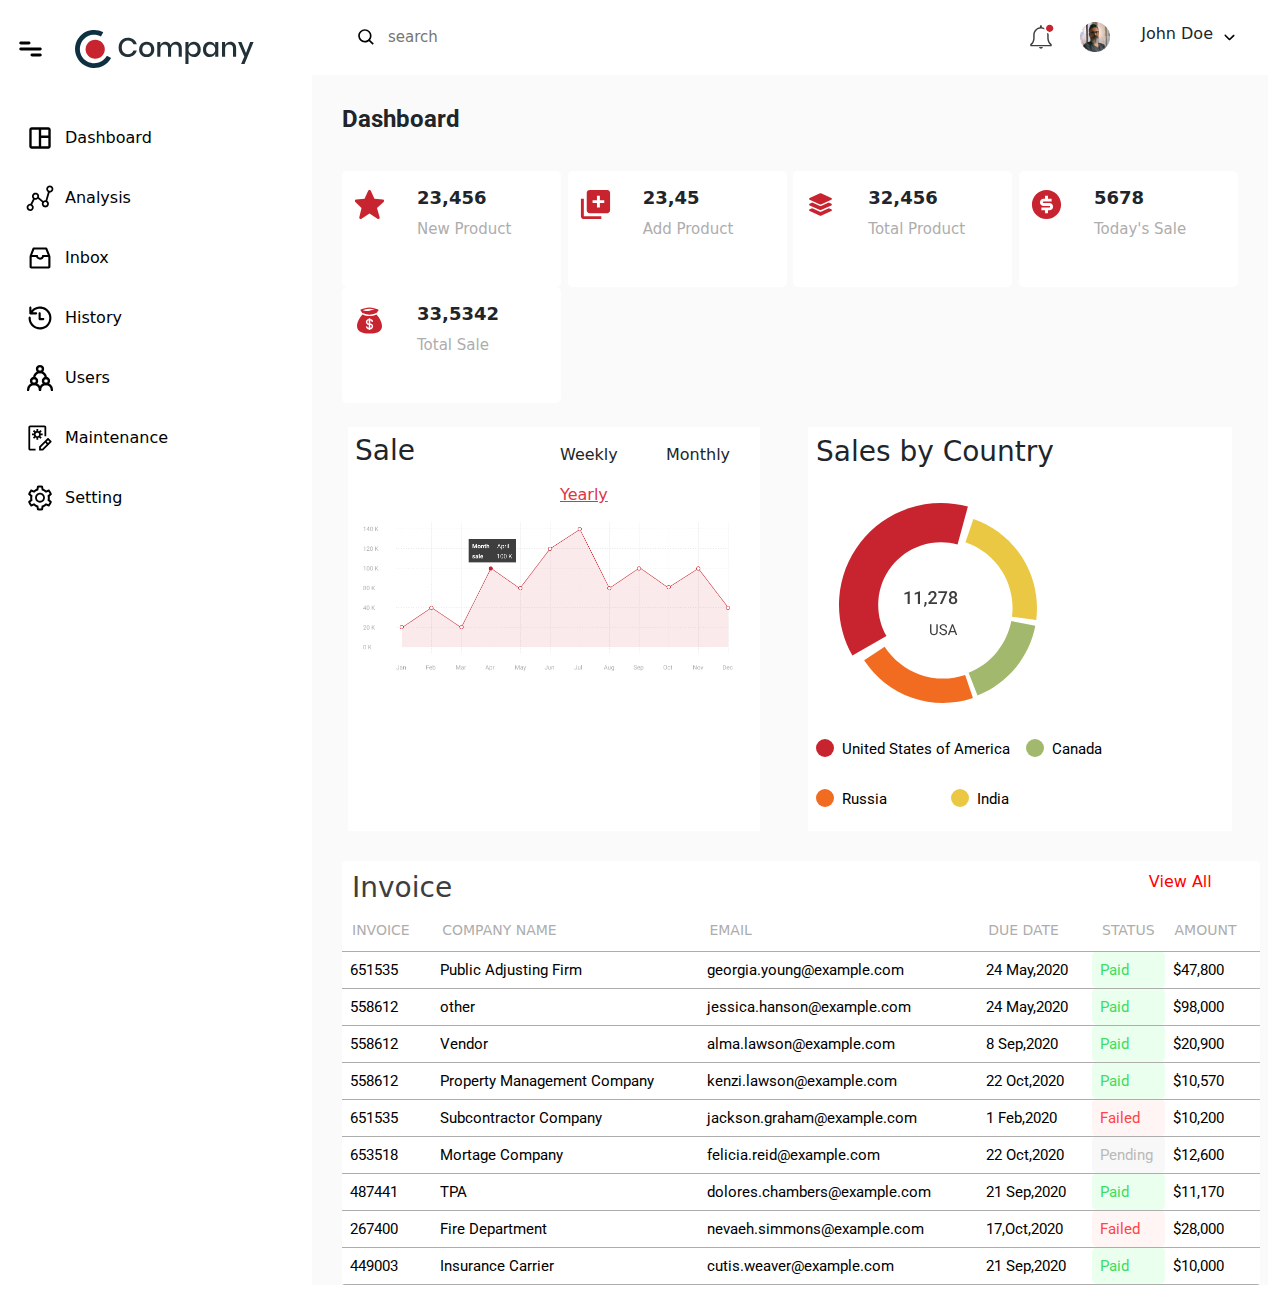
==== dashboard.html @ 1a0c0829 "first-commit" ====
<!DOCTYPE html>
<html lang="en">

<head>
    <meta charset="UTF-8" />
    <meta name="viewport" content="width=device-width" initial-scale="1">
    <link rel="stylesheet" href="css/bootstrap.min.css">
    <link rel="stylesheet" href="css/style.css">
    <link href='https://fonts.googleapis.com/css?family=Roboto' rel='stylesheet'>
    <script type="text/javascript" src="js/custom.js"></script>
</head>

<body class="dashboradbg">
    <div class="container-fluid">
        <section id="menu">
            <div class="logo">
                <img id="menu-btn" src="images/menu-bar.svg" alt="" width="20px" height="30px">
                <img src="images/logo.svg" alt="Company-logo">
            </div>
            <div class="menu-item">
                <li><img src="images/dashboard-default.svg" alt="" id="Dashborad-active"><a href="#"  onclick="dasbboard()">Dashboard</a></li>
                <li><img src="images/graph-default.svg" alt="" id="Analysis-active"><a href="#" onclick="analysis()">Analysis</a></li>
                <li><img src="images/inbox-default.svg" alt=""><a href="#">Inbox</a></li>
                <li><img src="images/clock-default.svg" alt=""><a href="#">History</a></li>
                <li><img src="images/user-default.svg" alt=""><a href="#">Users</a></li>
                <li><img src="images/maintenance-default.svg" alt=""><a href="#">Maintenance</a></li>
                <li><img src="images/setting-default.svg" alt=""><a href="#">Setting</a></li>
            </div>
        </section>
        <section id="interface">
            <div class="nagivation">
                <div class="n1">
                    <div class="search">
                        <img src="images/search-icon.svg" alt="">
                        <input type="text" placeholder="search">
                    </div>
                </div>

                <div class="profile">
                    <img src="images/notification-icon.svg" alt="">
                    <img class="john" src="images/profile.png" alt="">
                    <h6 style="padding-left:5px;">John Doe</h6>
                    <img class="downward-arrow" src="images/downward-arrow.svg" alt="">
                </div>
            </div>
            <h3 class="dashboard-text">Dashboard</h3>
            <!-- 1st box -->
            <div class="values">
                <div class="val-box">
                    <img src="images/star.svg" alt="">
                    <div>
                        <h3>23,456</h3>
                        <span>New Product</span>
                    </div>
                </div>
                <!-- 2nd box -->
                <div class="val-box">
                    <img src="images/new-product.svg" alt="">
                    <div>
                        <h3>23,45</h3>
                        <span>Add Product</span>
                    </div>
                </div>
                <!-- 3rd box -->
                <div class="val-box">
                    <img src="images/total-product.svg" alt="">
                    <div>
                        <h3>32,456</h3>
                        <span>Total Product</span>
                    </div>
                </div>
                <!-- 4th box -->
                <div class="val-box">
                    <img src="images/dollar-filled.svg" alt="">
                    <div>
                        <h3>5678</h3>
                        <span>Today's Sale</span>
                    </div>
                </div>
                <!-- 5th box -->
                <div class="val-box">
                    <img src="images/money-bag.svg" alt="">
                    <div>
                        <h3>33,5342</h3>
                        <span>Total Sale</span>
                    </div>
                </div>
            </div>

            <!-- graph display -->

            <div class="row">
                <div class="col mt-4 w-70 ps-0 ms-5  bg-white text-dark">
                    <div class="row">
                        <div class="col-sm-6 ml-2">
                            <h3 style="padding: 7px;">Sale</h3>
                        </div>
                        <div class="col-sm-6 ml-4" style="list-style:none;">
                            <div class="row ml-9">
                                <div class="col">
                                    <li class="mt-3">Weekly</li>
                                </div>
                                <div class="col">
                                    <li class="mt-3">Monthly</li>
                                </div>
                                <div class="col">
                                    <li class="text-danger text-decoration-underline mt-3">Yearly</li>
                                </div>
                            </div>
                        </div>
                    </div>
                    <img src="images/data-graph.png" alt="" width="100%" style="padding:15px">
                </div>
                <div class="col mt-4 ms-5 me-5 bg-white text-dark">
                    <div class="row">
                        <h3 style="padding:8px">Sales by Country</h3>
                    </div>
                    <img src="images/pie-chart.svg" alt="">
                    <div class="row">
                       
                        <table class="pie-charts">
                            <tr class="d-flex pie-charts">
                                <td class="d-flex pie-charts"><p class="circle1 me-2"></p>United States of America</td>
                                <td class="d-flex pie-charts"><p class="circle2 me-2"></p>Canada</td>
                            </tr>
                            <tr class="d-flex pie-charts">
                                <td class="d-flex me-5 pie-charts "><p class="circle3 me-2"></p>Russia</td>
                                <td class="d-flex pie-charts" ><p class="circle4 me-2"></p>India</td>
                            </tr>
                        </table>
                    </div>
                </div>
            </div> 

            <!-- table Invoice -->

            <div class="board">
                 <div class="d-flex justify-content-between align-items-center ">
                        <h3>Invoice</h3>
                        <h6 class="me-5" style="color:red;">View All</h6>
                </div>
            
                <table width="100%">
                    <thead>
                        <tr>
                            <td>INVOICE</td>
                            <td>COMPANY NAME</td>
                            <td>EMAIL</td>
                            <td>DUE DATE</td>
                            <td>STATUS</td>
                            <td>AMOUNT</td>
                        </tr>
                    </thead>
                    <tbody>
                        <tr>
                            <td>651535</td>
                            <td>Public Adjusting Firm</td>
                            <td>georgia.young@example.com</td>
                            <td>24 May,2020</td>
                            <td class="paid">Paid</td>
                            <td>$47,800</td>
                        </tr>

                        <tr>
                            <td>558612</td>
                            <td>other</td>
                            <td>jessica.hanson@example.com</td>
                            <td>24 May,2020</td>
                            <td class="paid">Paid</td>
                            <td>$98,000</td>
                        </tr>
                        <tr>
                            <td>558612</td>
                            <td>Vendor</td>
                            <td>alma.lawson@example.com</td>
                            <td>8 Sep,2020</td>
                            <td class="paid">Paid</td>
                            <td>$20,900</td>
                        </tr>
                        <tr>
                            <td>558612</td>
                            <td>Property Management Company</td>
                            <td>kenzi.lawson@example.com</td>
                            <td>22 Oct,2020</td>
                            <td class="paid">Paid</td>
                            <td>$10,570</td>
                        </tr>
                        <tr>
                            <td>651535</td>
                            <td>Subcontractor Company</td>
                            <td>jackson.graham@example.com</td>
                            <td>1 Feb,2020</td>
                            <td class="failed">Failed</td>
                            <td>$10,200</td>
                        </tr>
                        <tr>
                            <td>653518</td>
                            <td>Mortage Company</td>
                            <td>felicia.reid@example.com</td>
                            <td>22 Oct,2020</td>
                            <td class="pending">Pending</td>
                            <td>$12,600</td>
                        </tr>
                        <tr>
                            <td>487441</td>
                            <td>TPA</td>
                            <td>dolores.chambers@example.com</td>
                            <td>21 Sep,2020</td>
                            <td class="paid">Paid</td>
                            <td>$11,170</td>
                        </tr>
                        <tr>
                            <td>267400</td>
                            <td>Fire Department</td>
                            <td>nevaeh.simmons@example.com</td>
                            <td>17,Oct,2020</td>
                            <td class="failed">Failed</td>
                            <td>$28,000</td>
                        </tr>
                        <tr>
                            <td>449003</td>
                            <td>Insurance Carrier</td>
                            <td>cutis.weaver@example.com</td>
                            <td>21 Sep,2020</td>
                            <td class="paid">Paid</td>
                            <td>$10,000</td>
                        </tr>
                    </tbody>
                </table>
            </div>

        </section>
    </div>
    <script src="js/bootstrap.bundle.min.js"></script>
   
   
</body>

</html>
---- css/style.css ----
body{
    background: #FAFAFA 0% 0% no-repeat padding-box;
    width: 100%;
}
.imgcirlce{
    border: 20px solid #FFFFFF;
    width: 100%;
    height:auto;
    margin-top: 62px;
    margin-left:60px;
}
.company-logo{
    width: 49px;
    height:49px;
    margin-top:100px;


}
.txt-company{
    margin-top:-49px;
    margin-left:60px;
}

.main-container{
    /* width:710px; */
    /* margin-left:76px; */
    width:auto;
    margin-top:70px;
}

.main-container .login{
    width:730px;
    margin-left:45px;
    margin-top:20px;
    height: 700px;
    padding-left:170px;
}

.business-text{
    font:normal normal 40px/47px Roboto ;
    margin-top:19.17px;
   
}

.login .acc{
    font-family: "Roboto";
    font-size: 25px;
    width: 260px;
    height: 33px; 
    margin-top:31.87px;
    margin-bottom: 23.45px;
}

.loginbutton{
    border-radius: 23px;
    width: 138px;
    height: 45px;
    margin-top:30.5px;
}

input[type="password"]{
    margin-top: 14px;
}
.login a{
    text-decoration: none;
    width: 153px;
    height: 20px;
    float: right;
    margin-top:42px;
    font-family: "Roboto";
    font-size:15px;
    color:#ADADAD;
}

.register-here .register{
    font: normal normal normal 15px/20px Roboto;
    letter-spacing: 0px;
    color: #C8242F;
    margin-top:3px;
}
.register-here{
    margin-top:23.13px;
    color:#ADADAD;
}

@media screen and (min-width:791px) {
    .main-container{
        width:710px;
        margin-left:35px;
        margin-top:20px;
        
    }
    
    .main-container .login{
        width:730px;
        margin-left:-0px;
        margin-top:20px;
        height: 700px;
        padding-left:170px;
       
       
    }
    
    .business-text{
        font:normal normal 40px/47px Roboto ;
        margin-top:19.17px;
       
    }
    
    .login .acc{
        font-family: "Roboto";
        font-size: 25px;
        width: 260px;
        height: 33px; 
        margin-top:31.87px;
        margin-bottom: 23.45px;
    }
    
    .loginbutton{
        border-radius: 23px;
        width: 138px;
        height: 45px;
        margin-top:30.5px;
    }
    
    input[type="password"]{
        margin-top: 14px;
    }
    .login a{
        text-decoration: none;
        width: 153px;
        height: 20px;
        float: right;
        margin-top:42px;
        font-family: "Roboto";
        font-size:15px;
        color:#ADADAD;
    }
    
    .register-here .register{
        font: normal normal normal 15px/20px Roboto;
        letter-spacing: 0px;
        color: #C8242F;
        margin-top:3px;
    }
    
  }
  

  /* dashborad css */

.dashboradbg{
    position:relative;
    width:100%;
    /* background: #FAFAFA 0% 0% no-repeat padding-box; */
    background-color: white;
    display: flex;
  }
#menu{
    width:300px;
    height:100%;
    position: fixed;
    top:0;
    left:0;
    background-color:#FFFFFF;
}
#menu .logo{
    display: flex;  /*  for aligning them */ 
    align-items: center;
     padding:30px 0 0 0px;
     padding-right: 30px;
}

#menu .logo #menu-btn{
    padding-right:0px;
    padding-left: 0px;
    margin-left:1px;
    cursor: pointer;
}

#menu .logo img{
    width:180px;
    margin-right: 15px;
}
#menu .menu-item{
margin-top:40px;
}
#menu .menu-item li{
    list-style-type: none;
    padding:15px 0;
}
#menu .menu-item li:hover{
    cursor: pointer;
    background: #FFF3F4 0% 0% no-repeat padding-box;
}
/* #menu .menu-item li:nth-child(1){
    border-left: 4px solid #FFFFFF;
} */
#menu .menu-item li img{
    width:30px;
    height:30px;
    line-height: 30px;
    text-align: center;
    margin:0 10px 0 25px;
}
#menu .menu-item li a{
    text-decoration: none;
    color:black;
    font-weight:300px ;
}

#interface{
    width:calc(100% - 300px);
    margin-left: 300px;
    position: relative;
    background: #FAFAFA 0% 0% no-repeat padding-box;
}
#interface .nagivation{
    display:flex;
    align-items: center;
    justify-content:space-between;
    background-color: #FFFFFF;
    padding: 15px 30px;
    /* border-bottom: 3px solid #FAFAFA; */
}
#interface .nagivation .search{
    display: flex ;
    justify-content: flex-start;
    align-items: center;
    padding:10px 14px;  
}
#interface .nagivation .search img{
margin-right: 10px;
width:20px;
height:20px;
}
#interface .nagivation .search input{
        border: none;
        outline: none;
        font-size:15px;
}
#interface .nagivation .profile{
    display: flex;
    justify-content: flex-start;
    align-items: center;
}
#interface .nagivation .profile img.john{
    width:30px;
    height:30px;
    object-fit: cover;
    /* border-radius: 50%; */
    margin:0px 26px;
}
#interface .nagivation .profile img.downward-arrow{
    margin-left:8px;
}
.dashboard-text{
    font-family:Roboto;
    padding:30px 30px 0 30px;
    font-weight: 700;
    font-size: 24px;
}
.values{
    padding:30px 30px 0 30px;
    display:flex;
    justify-content:space-between;
    align-items:center;
    flex-wrap:wrap;
}
.values .val-box{
    background-color: #FFFFFF;
    width: 219px;
    height: 116px;
    padding:16px 10px;
    border-radius:5px;
    display:flex;
    justify-content:flex-start;
}
.values .val-box img{
    width: 35px;
    height: 35px;
    margin-right:30px;
}
.values .val-box h3{
    font-size: 18px;
    font-weight: 600;
}
.values .val-box span{
    font-size: 15px;
    color: #ADADAD;
}

/* invoice table */
.board{
    width:96%;
    margin:30px 0 30px 30px;
    overflow:auto;
    background-color: #FFFFFF;
    border-radius: 3px;
}
.board h3{
    margin:10px;
    width: 82px;
    height: 29px;
    font: normal normal medium 22px/29px Roboto;
letter-spacing: 0px;
color: #3E3E3E;
}
table{
    border-collapse: collapse;
}
tr{
    border-bottom: 1px solid #ADADAD;
}
thead td{
    font-size: 14px;
    font-weight: 400;
    text-align: start;
    padding:10px;
    color:#ADADAD;
}
tbody td{
    padding:8px;
    font-size: 15px;
    color:black;
    font: normal normal normal 15px/20px Roboto;
}

tbody .paid{
    background: #EBFFEF 0% 0% no-repeat padding-box;
    border-radius: 5px;
    color:#3CDD5F;
    font-size: 15px;
    width: 50px;
height: 26px;
}
tbody .failed{
    background: #FFF5F5 0% 0% no-repeat padding-box;
    border-radius: 5px;
    color:#FF4545;
    font-size: 15px;
    width: 50px;
    height: 26px;
}

tbody .pending{
    background: #F8F8F8 0% 0% no-repeat padding-box;
    border-radius: 5px;
    color:#BABABA;
    font-size: 15px;
    width: 50px;
height: 26px;
}

.circle1{
    border-radius: 450px;
    background: #C8242F 0% 0% no-repeat padding-box;
    width: 18px;
    height: 18px;
}

.circle2{
    border-radius: 450px;
    background: #A2B86C 0% 0% no-repeat padding-box;
    width: 18px;
    height: 18px;
}

.circle3{
    border-radius: 450px;
    background: #F16C20 0% 0% no-repeat padding-box;
    width: 18px;
    height: 18px;
}

.circle4{
    border-radius: 450px;
    background: #EBC844 0% 0% no-repeat padding-box;
    width: 18px;
    height: 18px;
}
.pie-charts{
    border:none;
}






/* responsive */

@media (max-width:769px) {
#menu {
    width: 270px;
    position: fixed;
    background-color: #FFFFFF;
}
    
}


/* inner pages css */
.analysis-text{
    font: normal normal medium 30px/39px Roboto;
    padding:5px 0 10px 0;
    margin-left: 12px;
    font-weight: 700;
    font-size: 30px;
    width: 113px;
    height: 39px;
}

.form{
    background-color: white;
}
.form .onecol{
    margin-top:14px;
}
.onecol input,select,textarea{
   margin-bottom: 21px;
}
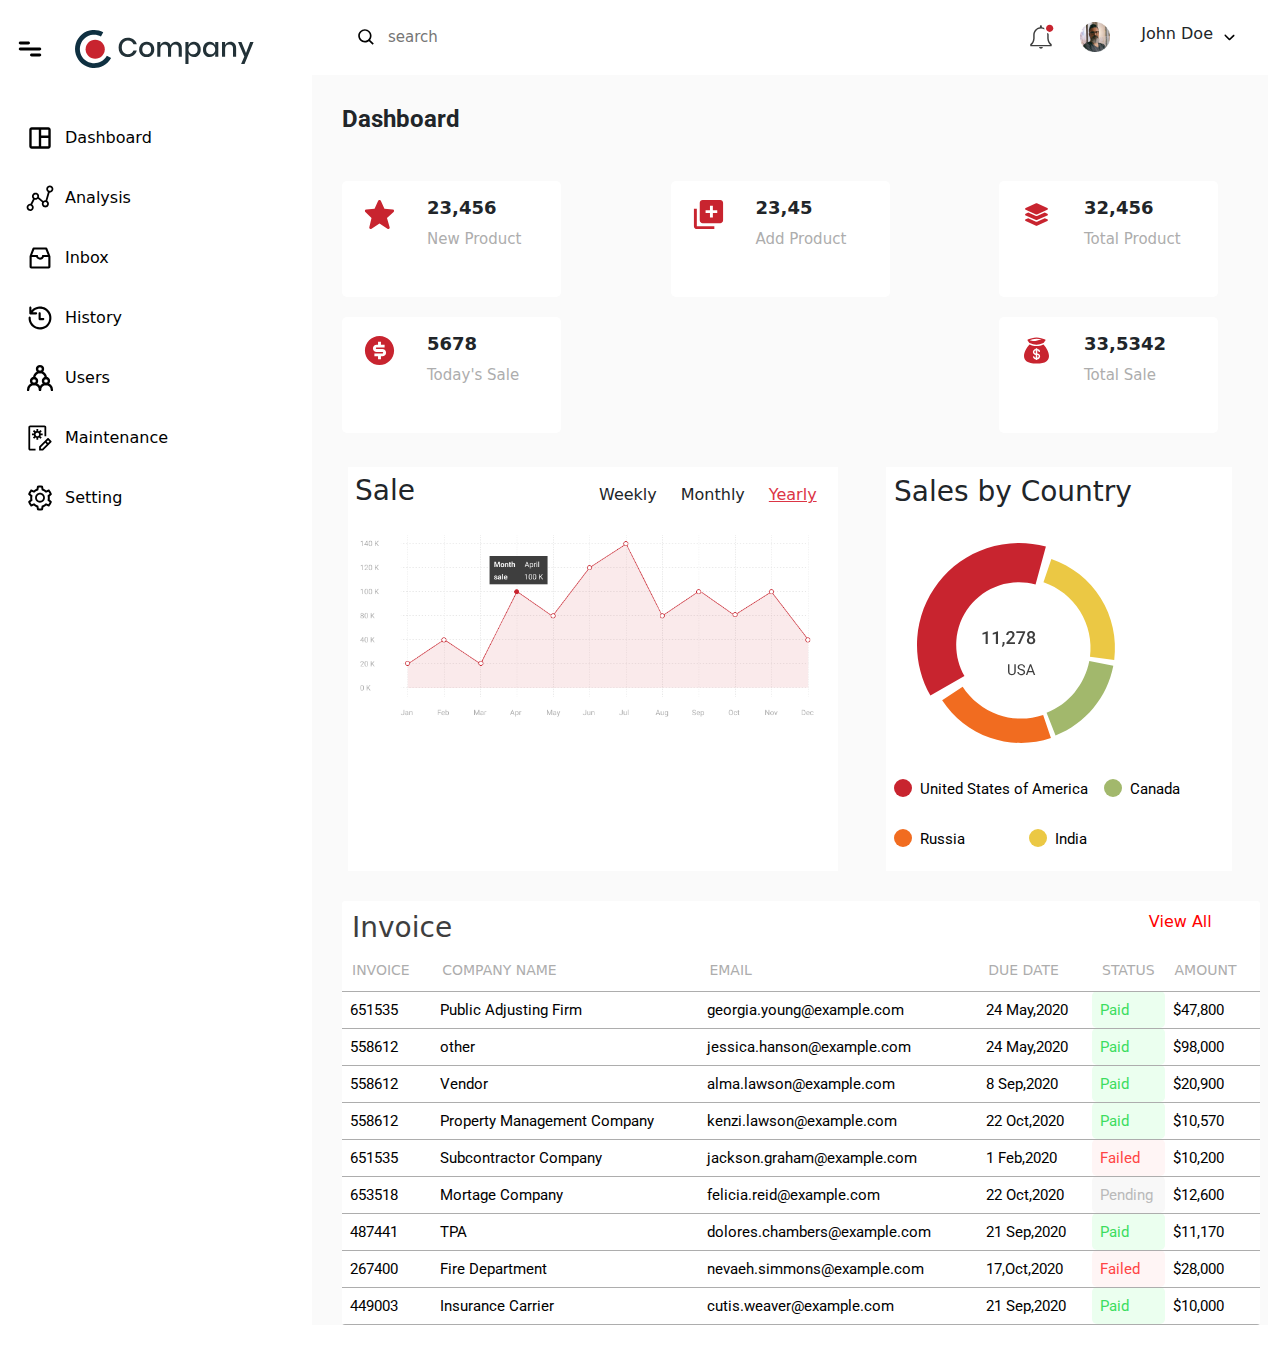
==== commit e2ab1e80: "commit" ====
--- a/dashboard.html
+++ b/dashboard.html
@@ -8,14 +8,15 @@
     <link rel="stylesheet" href="css/style.css">
     <link href='https://fonts.googleapis.com/css?family=Roboto' rel='stylesheet'>
     <script type="text/javascript" src="js/custom.js"></script>
+    <script src="https://code.jquery.com/jquery-3.6.3.min.js"></script>
 </head>
 
 <body class="dashboradbg">
     <div class="container-fluid">
         <section id="menu">
             <div class="logo">
-                <img id="menu-btn" src="images/menu-bar.svg" alt="" width="20px" height="30px">
-                <img src="images/logo.svg" alt="Company-logo">
+                <img id="menu-btn-logo" src="images/menu-bar.svg" alt="" width="20px" height="30px">
+                <img src="images/logo.svg" alt="Company-logo" id="company-logo">
             </div>
             <div class="menu-item">
                 <li><img src="images/dashboard-default.svg" alt="" id="Dashborad-active"><a href="#"  onclick="dasbboard()">Dashboard</a></li>
@@ -30,6 +31,7 @@
         <section id="interface">
             <div class="nagivation">
                 <div class="n1">
+                    <img id="menu-btn1" src="images/menu-bar.svg" alt="" width="20px" height="30px">
                     <div class="search">
                         <img src="images/search-icon.svg" alt="">
                         <input type="text" placeholder="search">
@@ -90,7 +92,7 @@
             <!-- graph display -->
 
             <div class="row">
-                <div class="col mt-4 w-70 ps-0 ms-5  bg-white text-dark">
+                <div class="col-sm-6 mt-4 ps-0 ms-5 bg-white text-dark">
                     <div class="row">
                         <div class="col-sm-6 ml-2">
                             <h3 style="padding: 7px;">Sale</h3>
@@ -109,7 +111,7 @@
                             </div>
                         </div>
                     </div>
-                    <img src="images/data-graph.png" alt="" width="100%" style="padding:15px">
+                    <img src="images/data-graph.png" alt="" width="100%" style="padding:12px;">
                 </div>
                 <div class="col mt-4 ms-5 me-5 bg-white text-dark">
                     <div class="row">
@@ -117,7 +119,6 @@
                     </div>
                     <img src="images/pie-chart.svg" alt="">
                     <div class="row">
-                       
                         <table class="pie-charts">
                             <tr class="d-flex pie-charts">
                                 <td class="d-flex pie-charts"><p class="circle1 me-2"></p>United States of America</td>
@@ -233,6 +234,11 @@
     </div>
     <script src="js/bootstrap.bundle.min.js"></script>
    
+    <script>
+       $("#menu-btn1").click(function(){
+            $("#menu").toggleClass("active");
+      });
+    </script>
    
 </body>
 
--- a/css/style.css
+++ b/css/style.css
@@ -2,19 +2,18 @@
     background: #FAFAFA 0% 0% no-repeat padding-box;
     width: 100%;
 }
-.imgcirlce{
+.imgcirlcecom{
     border: 20px solid #FFFFFF;
-    width: 100%;
-    height:auto;
+    min-width: 300px;
+    width:25vw;
+    /* width: 100%;
     margin-top: 62px;
-    margin-left:60px;
-}
-.company-logo{
+    margin-left:60px; */
+ }
+/* .company-logo{
     width: 49px;
     height:49px;
     margin-top:100px;
-
-
 }
 .txt-company{
     margin-top:-49px;
@@ -22,8 +21,8 @@
 }
 
 .main-container{
-    /* width:710px; */
-    /* margin-left:76px; */
+     width:710px; 
+     margin-left:76px;
     width:auto;
     margin-top:70px;
 }
@@ -34,118 +33,138 @@
     margin-top:20px;
     height: 700px;
     padding-left:170px;
-}
+} */
 
 .business-text{
     font:normal normal 40px/47px Roboto ;
     margin-top:19.17px;
-   
-}
-
-.login .acc{
+}
+
+/* .login .acc{
     font-family: "Roboto";
     font-size: 25px;
     width: 260px;
     height: 33px; 
-    margin-top:31.87px;
-    margin-bottom: 23.45px;
-}
+     margin-top:31.87px;
+    margin-bottom: 23.45px; 
+} */
 
 .loginbutton{
     border-radius: 23px;
     width: 138px;
     height: 45px;
-    margin-top:30.5px;
-}
-
+    /* margin-top:30.5px; */
+}
+
+
+
+/* 
 input[type="password"]{
     margin-top: 14px;
-}
-.login a{
+} 
+.forgetpass {
     text-decoration: none;
     width: 153px;
     height: 20px;
-    float: right;
+     float: right;
     margin-top:42px;
     font-family: "Roboto";
     font-size:15px;
     color:#ADADAD;
-}
-
-.register-here .register{
+} */
+
+
+.forget{
+    font: normal normal normal 15px/20px Roboto;
+    color:#ADADAD;
+    text-decoration: none;
+}
+
+ .register{
     font: normal normal normal 15px/20px Roboto;
     letter-spacing: 0px;
     color: #C8242F;
     margin-top:3px;
+    text-decoration: none;
 }
 .register-here{
     margin-top:23.13px;
     color:#ADADAD;
 }
-
-@media screen and (min-width:791px) {
+/* responsive for login page */
+/* 
+@media screen and (max-width:766px) {
     .main-container{
         width:710px;
-        margin-left:35px;
-        margin-top:20px;
-        
-    }
-    
+        margin-top:0px;
+ 
+    }
     .main-container .login{
-        width:730px;
-        margin-left:-0px;
-        margin-top:20px;
-        height: 700px;
-        padding-left:170px;
-       
-       
-    }
-    
+        width:700px;
+        margin-left:-40px;
+        margin-top:5px;
+        height: 600px;
+    }
+    .imgcirlce{
+        border: 20px solid #FFFFFF;
+        width: 100%;
+        height:auto;
+        margin-top: 62px;
+        margin-left: 10px;
+    }
+  }
+  @media screen and (max-width:853px){
+    .imgcirlce{
+        border: 20px solid #FFFFFF;
+        width: 80%;
+        height:auto;
+        margin-top: 62px;
+        margin-left: 70px;
+    }
+    .main-container .login{
+        width:700px;
+        margin-left:-20px;
+        height: 600px;
+    }
+    .main-container{
+        width:710px;
+        margin-top:-20px;
+    }
+  }
+
+  
+  @media screen and (max-width:572px){
+    .main-container .login{
+        width:700px;
+        margin-left:-80px;
+        margin-top:5px;
+        height: 600px;
+    }
+    .imgcirlce{
+        border: 20px solid #FFFFFF;
+        width: 95%;
+        height:auto;
+        margin-top: 62px;
+        margin-left: 60px;
+    }
+  } */
+
+  
+
+  @media screen and (max-width:498px){
     .business-text{
-        font:normal normal 40px/47px Roboto ;
+        font:normal normal 30px/37px Roboto ;
         margin-top:19.17px;
-       
-    }
-    
-    .login .acc{
-        font-family: "Roboto";
-        font-size: 25px;
-        width: 260px;
-        height: 33px; 
-        margin-top:31.87px;
-        margin-bottom: 23.45px;
-    }
-    
-    .loginbutton{
-        border-radius: 23px;
-        width: 138px;
-        height: 45px;
-        margin-top:30.5px;
-    }
-    
-    input[type="password"]{
-        margin-top: 14px;
-    }
-    .login a{
-        text-decoration: none;
-        width: 153px;
-        height: 20px;
-        float: right;
-        margin-top:42px;
-        font-family: "Roboto";
-        font-size:15px;
-        color:#ADADAD;
-    }
-    
-    .register-here .register{
-        font: normal normal normal 15px/20px Roboto;
-        letter-spacing: 0px;
-        color: #C8242F;
-        margin-top:3px;
-    }
-    
+    }
   }
   
+@media screen and (min-width:356){
+    .business-text{
+        font:normal normal 20px/27px Roboto ;
+        margin-top:19.17px;
+    }
+}
+
 
   /* dashborad css */
 
@@ -177,6 +196,18 @@
     margin-left:1px;
     cursor: pointer;
 }
+.n1{
+    display: flex;
+    justify-content: flex-start;
+    align-items: center;
+}
+
+#menu-btn1{
+    cursor: pointer;
+    margin-right:20px;
+  
+   display:none;
+}
 
 #menu .logo img{
     width:180px;
@@ -388,16 +419,117 @@
 
 
 
-/* responsive */
+/* menu and sidebar responsive */
 
 @media (max-width:769px) {
-#menu {
-    width: 270px;
-    position: fixed;
-    background-color: #FFFFFF;
-}
+
+    #menu{
+        width:270px;
+        position: fixed;
+        left:-270px;
+        transition: 0.3s ease;
+    } 
+    #menu.active{
+        left:0px;
+    } 
+    #menu-btn1{
+        display:initial;
+    }
+
+    #menu-btn-logo{
+        display: none;
+    }
+    #company-logo{
+        margin-left:25px;
+    }
+
+    #interface{
+        width:100%;
+        margin-left:0px;
+        display: inline-block;
+        transition: 0.3s ease;
+    }
+
+    #menu.active~ #interface{
+        width:calc(100% - 270px);
+        margin-left:270px;
+        transition: 0.3s ease;
+    }
     
-}
+    #interface .nagivation{
+    width:100%;
+    }
+
+    .values{
+    padding:30px 30px 0 30px;
+    justify-content:flex-start;
+    }
+
+    .values .val-box{
+        background-color: #FFFFFF;
+        margin:10px 20px 10px 0;
+        padding:16px 20px;
+    }
+
+    .board{
+        width:92%;
+        overflow-x: auto;
+        padding:0;  
+    }
+
+    table{
+        width:95%;
+        border-collapse: collapse;
+    }
+    
+}
+@media (max-width:425px){
+    #interface{
+        width:fit-content;        /*fit the content according to the width of your content */
+    }
+    #menu{
+        width:200px;
+        position: fixed;
+        left:-270px;
+        background-color:#FFFFFF;
+    } 
+    #interface .nagivation{
+        width:100%;
+    }
+    #menu.active{
+        left:0px;
+    } 
+    #menu.active~ #interface{
+        width:calc(100% - 200px);
+        margin-left:270px;
+        transition: 0.3s ease;
+    }
+    .values{
+        padding:30px 30px 0 30px;
+        justify-content:flex-start;
+        }
+  
+}
+@media (max-width:1024px){
+    .values{
+        padding:30px 30px 0 30px;
+        justify-content:flex-start;
+        }
+    
+    .values .val-box{
+            margin:10px 20px 10px 0;
+            padding:16px 20px;
+        }
+}
+/* providing the spacing between the box */
+@media (max-width:1406px){
+   
+    .values .val-box{
+            margin:10px 20px 10px 0;
+            padding:16px 20px;
+        }
+}
+   
 
 
 /* inner pages css */
@@ -411,12 +543,94 @@
     height: 39px;
 }
 
-.form{
+.form1{
     background-color: white;
+   
 }
 .form .onecol{
     margin-top:14px;
 }
 .onecol input,select,textarea{
    margin-bottom: 21px;
-}+}
+.onecol h3{
+    font: normal normal medium 22px/29px Roboto;
+    color: #3E3E3E;
+    font-size: 22px;
+}
+
+.twocol h3{
+    font: normal normal medium 22px/29px Roboto;
+    color: #3E3E3E;
+    font-size: 22px;
+}
+.thirdcol h3{
+    font: normal normal medium 22px/29px Roboto;
+    color: #3E3E3E;
+    font-size: 22px;
+}
+.thirdcol .dashed-border{
+    border: 1px dashed #ADADAD;
+border-radius: 5px;
+}
+.fourcol h3{
+    font: normal normal medium 22px/29px Roboto;
+    color: #3E3E3E;
+    font-size: 22px;
+}
+.fivecol h3{
+    font: normal normal medium 22px/29px Roboto;
+    color: #3E3E3E;
+    font-size: 22px;
+    /* margin-left:15px; */
+}
+.fivecol h6{
+    font: normal normal medium 18px/24px Roboto;
+    color: #3E3E3E;
+    font-size: 18px;
+}
+.fivecol label{
+font: normal normal normal 15px/20px Roboto;
+color: #3E3E3E;
+font-size:15px;
+}
+/* file upload button */
+.customcss{
+    margin: 2px;
+    font-family: Roboto;
+    font-weight: bold;
+    /* text-shadow: 0px 1px 1px 0px #000; */
+    border:2px solid #C8242F;
+    padding:8px 34px;
+    color:#C8242F;
+    cursor: pointer;
+    border-radius: 22px;
+    box-shadow: 0x 1px 2px 1px #101010;
+}
+input[type="file"]
+{
+    display: none;
+}
+
+/* radio button and checkbox*/
+input[type="radio"]:checked{
+    background-color: #C8242F ;
+    border: #C8242F ;
+}
+
+input[type="checkbox"]:checked{
+    background-color: #C8242F ;
+    border: #C8242F ;
+}
+
+button[type="button"]{
+ width: 400px;
+height: 44px;
+}
+button.primary{
+    border-radius: 23px;
+    width: 124px;
+height: 45px;
+}
+
+/* tabs  */
